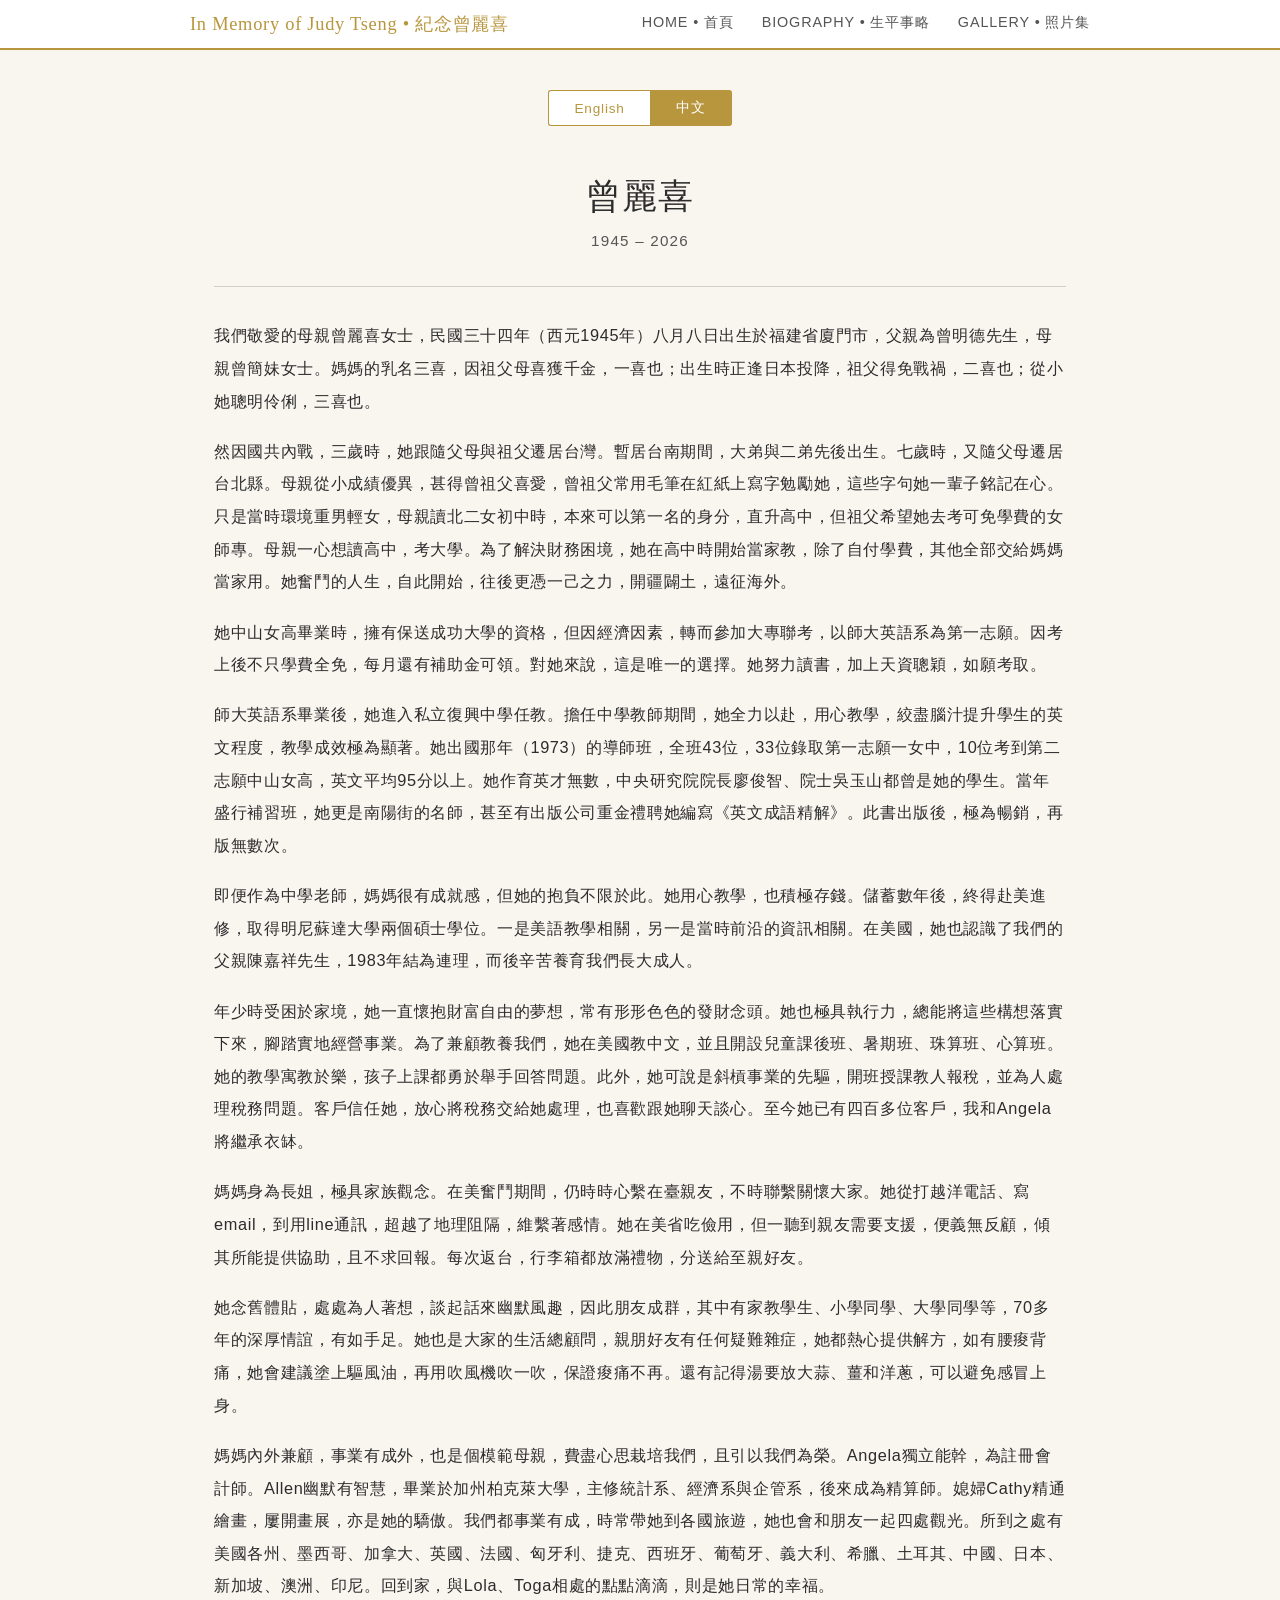
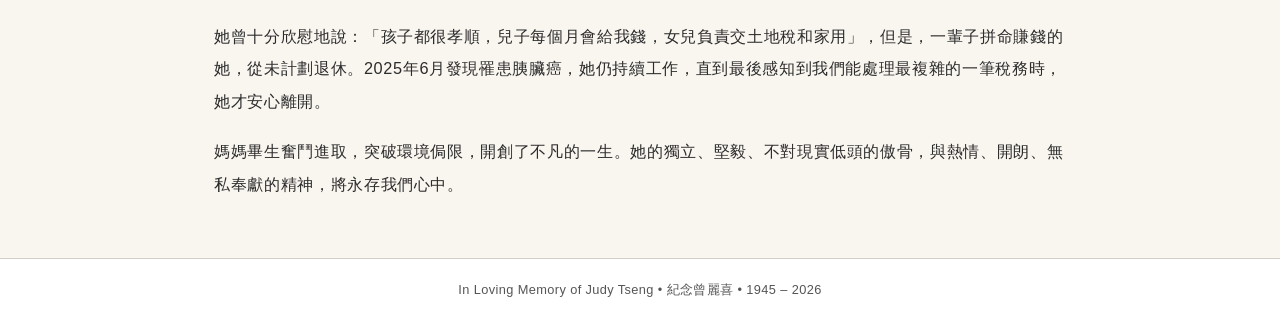
==== biography.html @ b9ad55a7 "biography + qr code" ====
<!DOCTYPE html>
<html lang="en">
<head>
  <meta charset="UTF-8" />
  <meta name="viewport" content="width=device-width, initial-scale=1.0" />
  <title>Biography &mdash; In Memory of Judy Tseng</title>
  <link rel="stylesheet" href="styles.css" />
</head>
<body onload="showLang('zh')">

  <header>
    <div class="header-inner">
      <a class="site-title" href="index.html">In Memory of Judy Tseng &#8226; 紀念曾麗喜</a>
      <nav>
        <a href="index.html">Home &#8226; 首頁</a>
        <a href="biography.html">Biography &#8226; 生平事略</a>
        <a href="gallery.html">Gallery &#8226; 照片集</a>
      </nav>
    </div>
  </header>

  <main>

    <!-- Language Toggle -->
    <div class="lang-toggle" role="group" aria-label="Select language">
      <button id="btn-en" onclick="showLang('en')">English</button>
      <button id="btn-zh" onclick="showLang('zh')">中文</button>
    </div>

    <div class="obit-header">
      <h1 id="obit-title-en" class="visible">Judy Tseng</h1>
      <h1 id="obit-title-zh">曾麗喜</h1>
      <p class="dates">1945 &ndash; 2026</p>
    </div>

      <article id="obit-en" class="obit-content visible" lang="en">
  <p>
    Coming Soon!
  </p>
</article>  

      <article id="obit-zh" class="obit-content" lang="zh">
  <p>
    我們敬愛的母親曾麗喜女士，民國三十四年（西元1945年）八月八日出生於福建省廈門市，父親為曾明德先生，母親曾簡妹女士。媽媽的乳名三喜，因祖父母喜獲千金，一喜也；出生時正逢日本投降，祖父得免戰禍，二喜也；從小她聰明伶俐，三喜也。
  </p>

  <p>
    然因國共內戰，三歲時，她跟隨父母與祖父遷居台灣。暫居台南期間，大弟與二弟先後出生。七歲時，又隨父母遷居台北縣。母親從小成績優異，甚得曾祖父喜愛，曾祖父常用毛筆在紅紙上寫字勉勵她，這些字句她一輩子銘記在心。只是當時環境重男輕女，母親讀北二女初中時，本來可以第一名的身分，直升高中，但祖父希望她去考可免學費的女師專。母親一心想讀高中，考大學。為了解決財務困境，她在高中時開始當家教，除了自付學費，其他全部交給媽媽當家用。她奮鬥的人生，自此開始，往後更憑一己之力，開疆闢土，遠征海外。
  </p>

  <p>
    她中山女高畢業時，擁有保送成功大學的資格，但因經濟因素，轉而參加大專聯考，以師大英語系為第一志願。因考上後不只學費全免，每月還有補助金可領。對她來說，這是唯一的選擇。她努力讀書，加上天資聰穎，如願考取。
  </p>

  <p>
    師大英語系畢業後，她進入私立復興中學任教。擔任中學教師期間，她全力以赴，用心教學，絞盡腦汁提升學生的英文程度，教學成效極為顯著。她出國那年（1973）的導師班，全班43位，33位錄取第一志願一女中，10位考到第二志願中山女高，英文平均95分以上。她作育英才無數，中央研究院院長廖俊智、院士吳玉山都曾是她的學生。當年盛行補習班，她更是南陽街的名師，甚至有出版公司重金禮聘她編寫《英文成語精解》。此書出版後，極為暢銷，再版無數次。
  </p>

  <p>
    即便作為中學老師，媽媽很有成就感，但她的抱負不限於此。她用心教學，也積極存錢。儲蓄數年後，終得赴美進修，取得明尼蘇達大學兩個碩士學位。一是美語教學相關，另一是當時前沿的資訊相關。在美國，她也認識了我們的父親陳嘉祥先生，1983年結為連理，而後辛苦養育我們長大成人。
  </p>

  <p>
    年少時受困於家境，她一直懷抱財富自由的夢想，常有形形色色的發財念頭。她也極具執行力，總能將這些構想落實下來，腳踏實地經營事業。為了兼顧教養我們，她在美國教中文，並且開設兒童課後班、暑期班、珠算班、心算班。她的教學寓教於樂，孩子上課都勇於舉手回答問題。此外，她可說是斜槓事業的先驅，開班授課教人報稅，並為人處理稅務問題。客戶信任她，放心將稅務交給她處理，也喜歡跟她聊天談心。至今她已有四百多位客戶，我和Angela將繼承衣缽。
  </p>

  <p>
    媽媽身為長姐，極具家族觀念。在美奮鬥期間，仍時時心繫在臺親友，不時聯繫關懷大家。她從打越洋電話、寫email，到用line通訊，超越了地理阻隔，維繫著感情。她在美省吃儉用，但一聽到親友需要支援，便義無反顧，傾其所能提供協助，且不求回報。每次返台，行李箱都放滿禮物，分送給至親好友。
  </p>

  <p>
    她念舊體貼，處處為人著想，談起話來幽默風趣，因此朋友成群，其中有家教學生、小學同學、大學同學等，70多年的深厚情誼，有如手足。她也是大家的生活總顧問，親朋好友有任何疑難雜症，她都熱心提供解方，如有腰痠背痛，她會建議塗上驅風油，再用吹風機吹一吹，保證痠痛不再。還有記得湯要放大蒜、薑和洋蔥，可以避免感冒上身。
  </p>

  <p>
    媽媽內外兼顧，事業有成外，也是個模範母親，費盡心思栽培我們，且引以我們為榮。Angela獨立能幹，為註冊會計師。Allen幽默有智慧，畢業於加州柏克萊大學，主修統計系、經濟系與企管系，後來成為精算師。媳婦Cathy精通繪畫，屢開畫展，亦是她的驕傲。我們都事業有成，時常帶她到各國旅遊，她也會和朋友一起四處觀光。所到之處有美國各州、墨西哥、加拿大、英國、法國、匈牙利、捷克、西班牙、葡萄牙、義大利、希臘、土耳其、中國、日本、新加坡、澳洲、印尼。回到家，與Lola、Toga相處的點點滴滴，則是她日常的幸福。
  </p>

  <p>
    她曾十分欣慰地說：「孩子都很孝順，兒子每個月會給我錢，女兒負責交土地稅和家用」，但是，一輩子拼命賺錢的她，從未計劃退休。2025年6月發現罹患胰臟癌，她仍持續工作，直到最後感知到我們能處理最複雜的一筆稅務時，她才安心離開。
  </p>

  <p>
    媽媽畢生奮鬥進取，突破環境侷限，開創了不凡的一生。她的獨立、堅毅、不對現實低頭的傲骨，與熱情、開朗、無私奉獻的精神，將永存我們心中。
  </p>
</article>

  </main>


  <footer>
    <p>In Loving Memory of Judy Tseng &#8226; 紀念曾麗喜 &#8226; 1945 &ndash; 2026</p>
  </footer>

  <script>
    function showLang(lang) {
      const elements = document.querySelectorAll('[id$="-en"], [id$="-zh"]');
      elements.forEach(el => {
        const isEnglish = el.id.endsWith('-en');
        const shouldShow = (lang === 'en' && isEnglish) || (lang === 'zh' && !isEnglish);
        el.classList.toggle('visible', shouldShow);
      });

      document.getElementById('btn-en').classList.toggle('active', lang === 'en');
      document.getElementById('btn-zh').classList.toggle('active', lang === 'zh');
      document.documentElement.lang = lang;
    }

    document.addEventListener('DOMContentLoaded', () => {
    showLang('zh'); // Set default language to Chinese on page load
  });
  </script>

</body>
</html>
---- styles.css ----
/* ===========================
   Memorial Site – Shared Styles
   =========================== */

/* Reset & Base */
*, *::before, *::after {
  box-sizing: border-box;
  margin: 0;
  padding: 0;
}

:root {
  --cream:      #f9f6f0;
  --white:      #ffffff;
  --gold:       #b8963e;
  --gold-light: #d4b06a;
  --charcoal:   #2c2c2c;
  --mid-gray:   #555555;
  --light-gray: #e8e3da;
  --border:     #d4cfc6;

  --font-serif: 'Georgia', 'Times New Roman', serif;
  --font-sans:  'Helvetica Neue', Arial, sans-serif;
}

html {
  scroll-behavior: smooth;
}

body {
  background-color: var(--cream);
  color: var(--charcoal);
  font-family: var(--font-serif);
  line-height: 1.75;
  min-height: 100vh;
  display: flex;
  flex-direction: column;
}

/* ===========================
   Header & Navigation
   =========================== */

header {
  background-color: var(--white);
  border-bottom: 2px solid var(--gold);
  padding: 0.5rem 1.5rem;
  position: sticky;
  top: 0;
  z-index: 100;
}

.header-inner {
  max-width: 900px;
  margin: 0 auto;
  display: flex;
  align-items: center;
  justify-content: space-between;
  flex-wrap: wrap;
  gap: 0.5rem;
}

.site-title {
  font-size: 1.15rem;
  font-weight: normal;
  color: var(--gold);
  letter-spacing: 0.04em;
  text-decoration: none;
  white-space: nowrap;
}

nav {
  display: flex;
  gap: 1.75rem;
  flex-wrap: wrap;
}

nav a {
  font-family: var(--font-sans);
  font-size: 0.9rem;
  color: var(--mid-gray);
  text-decoration: none;
  letter-spacing: 0.06em;
  text-transform: uppercase;
  transition: color 0.2s;
  padding-bottom: 2px;
  border-bottom: 2px solid transparent;
}

nav a:hover,
nav a.active {
  color: var(--gold);
  border-bottom-color: var(--gold);
}

/* ===========================
   Main Content Wrapper
   =========================== */

main {
  flex: 1;
  max-width: 900px;
  width: 100%;
  margin: 0 auto;
  padding: 2.5rem 1.5rem;
}

/* ===========================
   Footer
   =========================== */

footer {
  background-color: var(--white);
  border-top: 1px solid var(--border);
  text-align: center;
  padding: 1.25rem 1.5rem;
  font-family: var(--font-sans);
  font-size: 0.8rem;
  color: var(--mid-gray);
  letter-spacing: 0.03em;
}

/* ===========================
   Hero Section (index.html)
   =========================== */

.hero {
  text-align: center;
  padding: 3.5rem 1rem 2.5rem;
  border-bottom: 1px solid var(--border);
  margin-bottom: 2.5rem;
}

.hero-ornament {
  font-size: 1.6rem;
  color: var(--gold-light);
  letter-spacing: 0.5rem;
  display: block;
  margin-bottom: 1.25rem;
}

.hero h1 {
  font-size: 2.8rem;
  font-weight: normal;
  letter-spacing: 0.04em;
  color: var(--charcoal);
  line-height: 1.2;
  margin-bottom: 0.4rem;
}

.hero .dates {
  font-family: var(--font-sans);
  font-size: 1rem;
  color: var(--mid-gray);
  letter-spacing: 0.1em;
  margin-bottom: 1.5rem;
}

.hero .tagline {
  font-style: italic;
  font-size: 1.15rem;
  color: var(--mid-gray);
  max-width: 550px;
  margin: 0 auto;
}

/* ===========================
   Info Cards (index.html)
   =========================== */

.info-grid {
  display: grid;
  grid-template-columns: repeat(auto-fit, minmax(240px, 1fr));
  gap: 1.5rem;
  margin-bottom: 2.5rem;
}

.card {
  background: var(--white);
  border: 1px solid var(--border);
  border-top: 3px solid var(--gold);
  border-radius: 4px;
  padding: 1.5rem;
}

.card h2 {
  font-size: 0.8rem;
  font-family: var(--font-sans);
  text-transform: uppercase;
  letter-spacing: 0.12em;
  color: var(--gold);
  margin-bottom: 0.75rem;
}

.card p,
.card address {
  font-style: normal;
  font-size: 1rem;
  color: var(--charcoal);
  line-height: 1.7;
}

.card .note {
  font-family: var(--font-sans);
  font-size: 0.85rem;
  color: var(--mid-gray);
  margin-top: 0.5rem;
}

/* ===========================
   Message Section (index.html)
   =========================== */

.message {
  background: var(--white);
  border: 1px solid var(--border);
  border-radius: 4px;
  padding: 2rem 2.5rem;
  font-size: 1.05rem;
  line-height: 1.85;
  color: var(--mid-gray);
  font-style: italic;
  text-align: center;
  margin-bottom: 2rem;
}

.message cite {
  display: block;
  margin-top: 1rem;
  font-style: normal;
  font-family: var(--font-sans);
  font-size: 0.85rem;
  letter-spacing: 0.06em;
  color: var(--gold);
}

/* ===========================
   Page Nav Links (shared)
   =========================== */

.page-links {
  display: flex;
  gap: 1rem;
  justify-content: center;
  flex-wrap: wrap;
  margin-top: 2rem;
}

.btn {
  display: inline-block;
  padding: 0.65rem 1.5rem;
  border: 1.5px solid var(--gold);
  border-radius: 3px;
  color: var(--gold);
  font-family: var(--font-sans);
  font-size: 0.85rem;
  letter-spacing: 0.1em;
  text-transform: uppercase;
  text-decoration: none;
  transition: background-color 0.2s, color 0.2s;
}

.btn:hover {
  background-color: var(--gold);
  color: var(--white);
}

/* ===========================
   Biography Page
   =========================== */

.obit-header {
  text-align: center;
  padding-bottom: 2rem;
  margin-bottom: 2rem;
  border-bottom: 1px solid var(--border);
}

.obit-header h1 {
  font-size: 2.2rem;
  font-weight: normal;
  letter-spacing: 0.03em;
  margin-bottom: 0.3rem;
}

.obit-header .dates {
  font-family: var(--font-sans);
  font-size: 0.95rem;
  color: var(--mid-gray);
  letter-spacing: 0.08em;
}

/* Language Toggle */
.lang-toggle {
  display: flex;
  justify-content: center;
  gap: 0;
  margin-bottom: 2.5rem;
}

.lang-toggle button {
  padding: 0.5rem 1.6rem;
  border: 1.5px solid var(--gold);
  background: none;
  color: var(--gold);
  font-family: var(--font-sans);
  font-size: 0.85rem;
  letter-spacing: 0.06em;
  cursor: pointer;
  transition: background-color 0.2s, color 0.2s;
}

.lang-toggle button:first-child {
  border-right: none;
  border-radius: 3px 0 0 3px;
}

.lang-toggle button:last-child {
  border-left: none;
  border-radius: 0 3px 3px 0;
}

.lang-toggle button#btn-en {
  background-color: var(--white);
  color: var(--gold);
  border-color: var(--gold);
}

.lang-toggle button#btn-zh {
  background-color: var(--gold);
  color: var(--white);
  border-color: var(--gold);
}

.lang-toggle button:hover {
  opacity: 0.85;
}

.obit-content {
  display: none;
}

.obit-content.visible {
  display: block;
}

.obit-content h2 {
  font-size: 1.25rem;
  font-weight: normal;
  color: var(--gold);
  margin: 2rem 0 0.75rem;
  padding-bottom: 0.3rem;
  border-bottom: 1px solid var(--light-gray);
}

.obit-content p {
  margin-bottom: 1.1rem;
  font-size: 1.02rem;
  line-height: 1.85;
}

.obit-content .survivors {
  background: var(--white);
  border: 1px solid var(--border);
  border-left: 3px solid var(--gold);
  border-radius: 2px;
  padding: 1.25rem 1.5rem;
  margin: 1.5rem 0;
}

.obit-content .survivors ul {
  list-style: none;
  padding: 0;
  margin: 0;
}

.obit-content .survivors ul li {
  padding: 0.3rem 0;
  font-size: 1rem;
}

.obit-content .survivors ul li::before {
  content: "✦ ";
  color: var(--gold-light);
  font-size: 0.7rem;
}

/* Chinese text specific */
.obit-content[lang="zh"] p,
.obit-content[lang="zh"] li {
  font-family: "PingFang SC", "Microsoft YaHei", "STHeiti", sans-serif;
  line-height: 2;
  letter-spacing: 0.04em;
}

/* ===========================
   Gallery Page
   =========================== */

.gallery-header {
  text-align: center;
  padding-bottom: 2rem;
  margin-bottom: 2rem;
  border-bottom: 1px solid var(--border);
}

.gallery-header h1 {
  font-size: 2.2rem;
  font-weight: normal;
  letter-spacing: 0.03em;
  margin-bottom: 0.5rem;
}

.gallery-header p {
  color: var(--mid-gray);
  font-size: 1rem;
}

/* Link-card that opens the Google Photos album */
.gallery-card {
  display: flex;
  flex-direction: column;
  align-items: center;
  justify-content: center;
  gap: 1rem;
  width: 100%;
  min-height: 320px;
  background: var(--white);
  border: 1.5px solid var(--border);
  border-top: 3px solid var(--gold);
  border-radius: 6px;
  text-decoration: none;
  color: var(--charcoal);
  padding: 3rem 2rem;
  transition: box-shadow 0.2s, border-color 0.2s, background-color 0.2s;
  cursor: pointer;
  margin-bottom: 1rem;
}

.gallery-card:hover {
  background-color: #fdf8ef;
  border-color: var(--gold);
  box-shadow: 0 4px 20px rgba(184, 150, 62, 0.15);
}

.gallery-card-icon {
  color: var(--gold-light);
  transition: color 0.2s;
}

.gallery-card:hover .gallery-card-icon {
  color: var(--gold);
}

.gallery-card-label {
  font-size: 1.25rem;
  font-family: var(--font-serif);
  color: var(--charcoal);
  text-align: center;
}

.gallery-card-sub {
  font-family: var(--font-sans);
  font-size: 0.85rem;
  letter-spacing: 0.06em;
  color: var(--gold);
  text-transform: uppercase;
}

/* ===========================
   Divider
   =========================== */

.divider {
  text-align: center;
  color: var(--gold-light);
  letter-spacing: 0.6rem;
  font-size: 0.9rem;
  margin: 2rem 0;
  user-select: none;
}

/* ===========================
   Responsive
   =========================== */

@media (max-width: 600px) {
  .hero h1 { font-size: 2rem; }
  .obit-header h1 { font-size: 1.75rem; }
  .gallery-header h1 { font-size: 1.75rem; }
  main { padding: 1.5rem 1rem; }
  .message { padding: 1.25rem 1.25rem; }
  .gallery-card { min-height: 240px; padding: 2rem 1rem; }
}

[id$="-en"], [id$="-zh"] {
  display: none;
}

.lang-toggle button {
  display: inline-block;
}

.visible {
  display: inline;
}
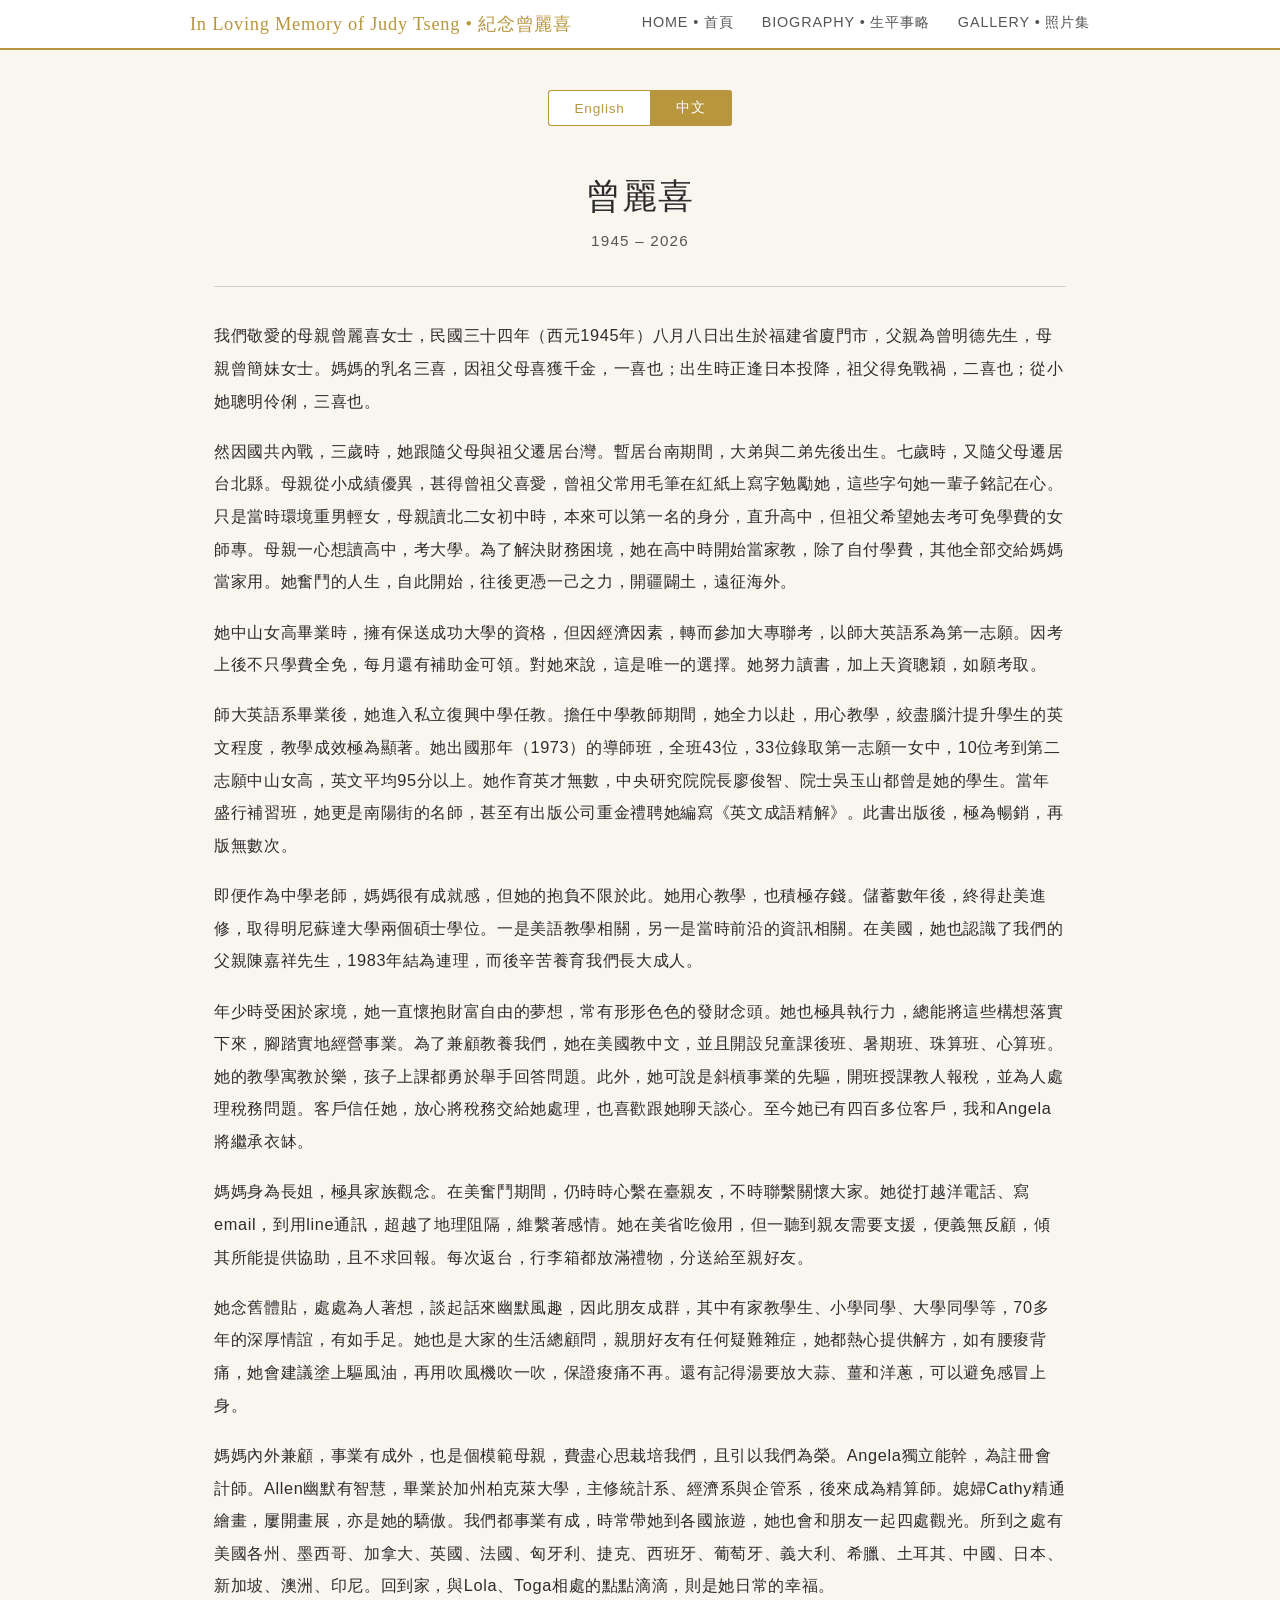
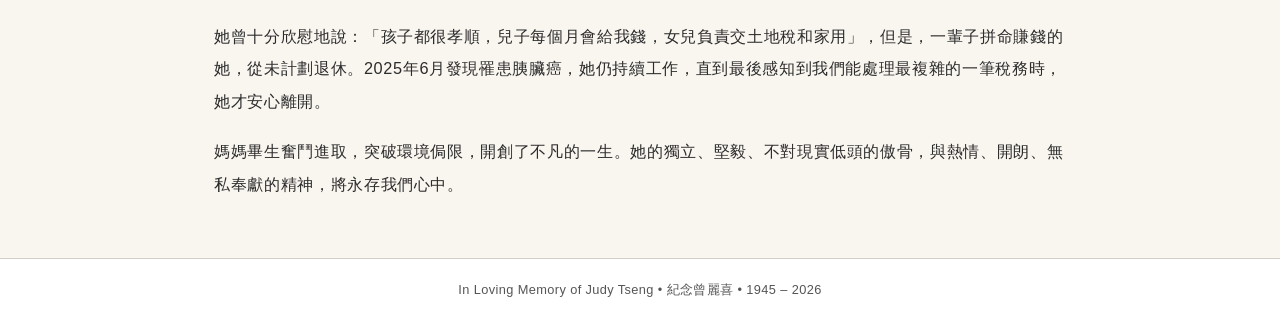
==== commit 8044389b: "loving memory" ====
--- a/biography.html
+++ b/biography.html
@@ -3,14 +3,14 @@
 <head>
   <meta charset="UTF-8" />
   <meta name="viewport" content="width=device-width, initial-scale=1.0" />
-  <title>Biography &mdash; In Memory of Judy Tseng</title>
+  <title>Biography &mdash; In Loving Memory of Judy Tseng</title>
   <link rel="stylesheet" href="styles.css" />
 </head>
 <body onload="showLang('zh')">
 
   <header>
     <div class="header-inner">
-      <a class="site-title" href="index.html">In Memory of Judy Tseng &#8226; 紀念曾麗喜</a>
+      <a class="site-title" href="index.html">In Loving Memory of Judy Tseng &#8226; 紀念曾麗喜</a>
       <nav>
         <a href="index.html">Home &#8226; 首頁</a>
         <a href="biography.html">Biography &#8226; 生平事略</a>
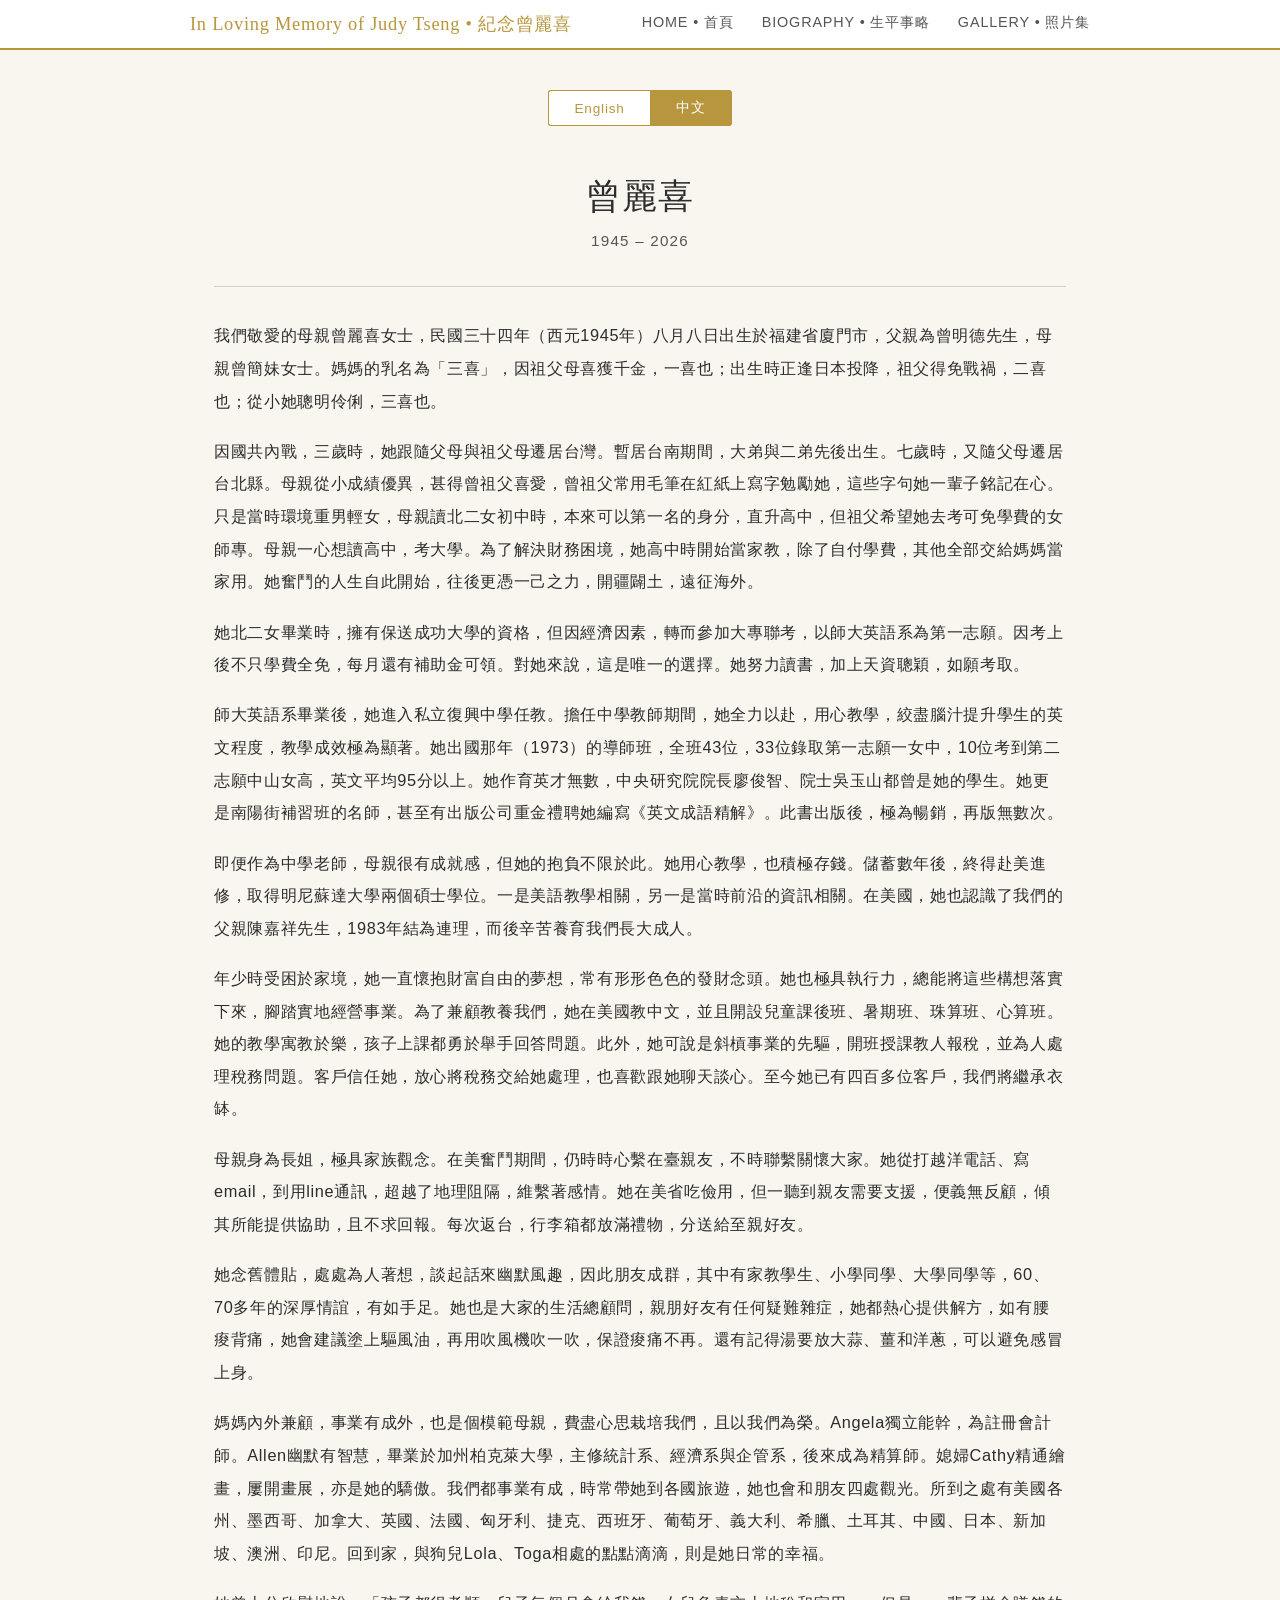
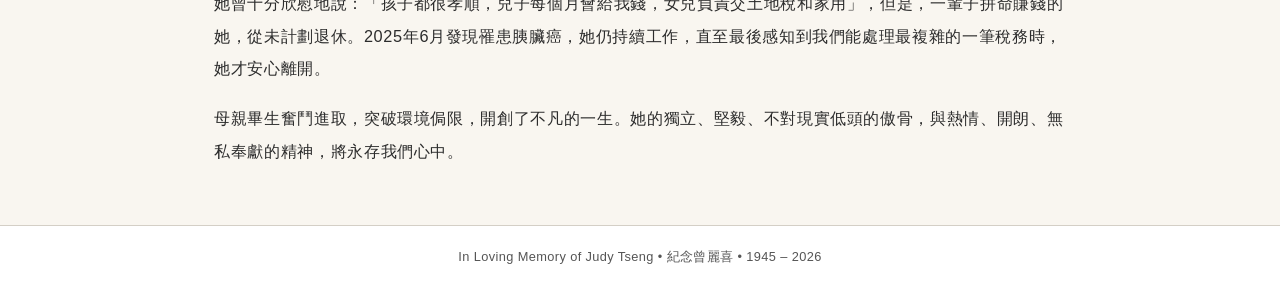
==== commit 3fe74089: "edits to biography" ====
--- a/biography.html
+++ b/biography.html
@@ -41,47 +41,47 @@
 
       <article id="obit-zh" class="obit-content" lang="zh">
   <p>
-    我們敬愛的母親曾麗喜女士，民國三十四年（西元1945年）八月八日出生於福建省廈門市，父親為曾明德先生，母親曾簡妹女士。媽媽的乳名三喜，因祖父母喜獲千金，一喜也；出生時正逢日本投降，祖父得免戰禍，二喜也；從小她聰明伶俐，三喜也。
+    我們敬愛的母親曾麗喜女士，民國三十四年（西元1945年）八月八日出生於福建省廈門市，父親為曾明德先生，母親曾簡妹女士。媽媽的乳名為「三喜」，因祖父母喜獲千金，一喜也；出生時正逢日本投降，祖父得免戰禍，二喜也；從小她聰明伶俐，三喜也。
   </p>
 
   <p>
-    然因國共內戰，三歲時，她跟隨父母與祖父遷居台灣。暫居台南期間，大弟與二弟先後出生。七歲時，又隨父母遷居台北縣。母親從小成績優異，甚得曾祖父喜愛，曾祖父常用毛筆在紅紙上寫字勉勵她，這些字句她一輩子銘記在心。只是當時環境重男輕女，母親讀北二女初中時，本來可以第一名的身分，直升高中，但祖父希望她去考可免學費的女師專。母親一心想讀高中，考大學。為了解決財務困境，她在高中時開始當家教，除了自付學費，其他全部交給媽媽當家用。她奮鬥的人生，自此開始，往後更憑一己之力，開疆闢土，遠征海外。
+    因國共內戰，三歲時，她跟隨父母與祖父母遷居台灣。暫居台南期間，大弟與二弟先後出生。七歲時，又隨父母遷居台北縣。母親從小成績優異，甚得曾祖父喜愛，曾祖父常用毛筆在紅紙上寫字勉勵她，這些字句她一輩子銘記在心。只是當時環境重男輕女，母親讀北二女初中時，本來可以第一名的身分，直升高中，但祖父希望她去考可免學費的女師專。母親一心想讀高中，考大學。為了解決財務困境，她高中時開始當家教，除了自付學費，其他全部交給媽媽當家用。她奮鬥的人生自此開始，往後更憑一己之力，開疆闢土，遠征海外。
   </p>
 
   <p>
-    她中山女高畢業時，擁有保送成功大學的資格，但因經濟因素，轉而參加大專聯考，以師大英語系為第一志願。因考上後不只學費全免，每月還有補助金可領。對她來說，這是唯一的選擇。她努力讀書，加上天資聰穎，如願考取。
+    她北二女畢業時，擁有保送成功大學的資格，但因經濟因素，轉而參加大專聯考，以師大英語系為第一志願。因考上後不只學費全免，每月還有補助金可領。對她來說，這是唯一的選擇。她努力讀書，加上天資聰穎，如願考取。
   </p>
 
   <p>
-    師大英語系畢業後，她進入私立復興中學任教。擔任中學教師期間，她全力以赴，用心教學，絞盡腦汁提升學生的英文程度，教學成效極為顯著。她出國那年（1973）的導師班，全班43位，33位錄取第一志願一女中，10位考到第二志願中山女高，英文平均95分以上。她作育英才無數，中央研究院院長廖俊智、院士吳玉山都曾是她的學生。當年盛行補習班，她更是南陽街的名師，甚至有出版公司重金禮聘她編寫《英文成語精解》。此書出版後，極為暢銷，再版無數次。
+    師大英語系畢業後，她進入私立復興中學任教。擔任中學教師期間，她全力以赴，用心教學，絞盡腦汁提升學生的英文程度，教學成效極為顯著。她出國那年（1973）的導師班，全班43位，33位錄取第一志願一女中，10位考到第二志願中山女高，英文平均95分以上。她作育英才無數，中央研究院院長廖俊智、院士吳玉山都曾是她的學生。她更是南陽街補習班的名師，甚至有出版公司重金禮聘她編寫《英文成語精解》。此書出版後，極為暢銷，再版無數次。
   </p>
 
   <p>
-    即便作為中學老師，媽媽很有成就感，但她的抱負不限於此。她用心教學，也積極存錢。儲蓄數年後，終得赴美進修，取得明尼蘇達大學兩個碩士學位。一是美語教學相關，另一是當時前沿的資訊相關。在美國，她也認識了我們的父親陳嘉祥先生，1983年結為連理，而後辛苦養育我們長大成人。
+    即便作為中學老師，母親很有成就感，但她的抱負不限於此。她用心教學，也積極存錢。儲蓄數年後，終得赴美進修，取得明尼蘇達大學兩個碩士學位。一是美語教學相關，另一是當時前沿的資訊相關。在美國，她也認識了我們的父親陳嘉祥先生，1983年結為連理，而後辛苦養育我們長大成人。
   </p>
 
   <p>
-    年少時受困於家境，她一直懷抱財富自由的夢想，常有形形色色的發財念頭。她也極具執行力，總能將這些構想落實下來，腳踏實地經營事業。為了兼顧教養我們，她在美國教中文，並且開設兒童課後班、暑期班、珠算班、心算班。她的教學寓教於樂，孩子上課都勇於舉手回答問題。此外，她可說是斜槓事業的先驅，開班授課教人報稅，並為人處理稅務問題。客戶信任她，放心將稅務交給她處理，也喜歡跟她聊天談心。至今她已有四百多位客戶，我和Angela將繼承衣缽。
+    年少時受困於家境，她一直懷抱財富自由的夢想，常有形形色色的發財念頭。她也極具執行力，總能將這些構想落實下來，腳踏實地經營事業。為了兼顧教養我們，她在美國教中文，並且開設兒童課後班、暑期班、珠算班、心算班。她的教學寓教於樂，孩子上課都勇於舉手回答問題。此外，她可說是斜槓事業的先驅，開班授課教人報稅，並為人處理稅務問題。客戶信任她，放心將稅務交給她處理，也喜歡跟她聊天談心。至今她已有四百多位客戶，我們將繼承衣缽。
   </p>
 
   <p>
-    媽媽身為長姐，極具家族觀念。在美奮鬥期間，仍時時心繫在臺親友，不時聯繫關懷大家。她從打越洋電話、寫email，到用line通訊，超越了地理阻隔，維繫著感情。她在美省吃儉用，但一聽到親友需要支援，便義無反顧，傾其所能提供協助，且不求回報。每次返台，行李箱都放滿禮物，分送給至親好友。
+    母親身為長姐，極具家族觀念。在美奮鬥期間，仍時時心繫在臺親友，不時聯繫關懷大家。她從打越洋電話、寫email，到用line通訊，超越了地理阻隔，維繫著感情。她在美省吃儉用，但一聽到親友需要支援，便義無反顧，傾其所能提供協助，且不求回報。每次返台，行李箱都放滿禮物，分送給至親好友。　
   </p>
 
   <p>
-    她念舊體貼，處處為人著想，談起話來幽默風趣，因此朋友成群，其中有家教學生、小學同學、大學同學等，70多年的深厚情誼，有如手足。她也是大家的生活總顧問，親朋好友有任何疑難雜症，她都熱心提供解方，如有腰痠背痛，她會建議塗上驅風油，再用吹風機吹一吹，保證痠痛不再。還有記得湯要放大蒜、薑和洋蔥，可以避免感冒上身。
+    她念舊體貼，處處為人著想，談起話來幽默風趣，因此朋友成群，其中有家教學生、小學同學、大學同學等，60、70多年的深厚情誼，有如手足。她也是大家的生活總顧問，親朋好友有任何疑難雜症，她都熱心提供解方，如有腰痠背痛，她會建議塗上驅風油，再用吹風機吹一吹，保證痠痛不再。還有記得湯要放大蒜、薑和洋蔥，可以避免感冒上身。
   </p>
 
   <p>
-    媽媽內外兼顧，事業有成外，也是個模範母親，費盡心思栽培我們，且引以我們為榮。Angela獨立能幹，為註冊會計師。Allen幽默有智慧，畢業於加州柏克萊大學，主修統計系、經濟系與企管系，後來成為精算師。媳婦Cathy精通繪畫，屢開畫展，亦是她的驕傲。我們都事業有成，時常帶她到各國旅遊，她也會和朋友一起四處觀光。所到之處有美國各州、墨西哥、加拿大、英國、法國、匈牙利、捷克、西班牙、葡萄牙、義大利、希臘、土耳其、中國、日本、新加坡、澳洲、印尼。回到家，與Lola、Toga相處的點點滴滴，則是她日常的幸福。
+    媽媽內外兼顧，事業有成外，也是個模範母親，費盡心思栽培我們，且以我們為榮。Angela獨立能幹，為註冊會計師。Allen幽默有智慧，畢業於加州柏克萊大學，主修統計系、經濟系與企管系，後來成為精算師。媳婦Cathy精通繪畫，屢開畫展，亦是她的驕傲。我們都事業有成，時常帶她到各國旅遊，她也會和朋友四處觀光。所到之處有美國各州、墨西哥、加拿大、英國、法國、匈牙利、捷克、西班牙、葡萄牙、義大利、希臘、土耳其、中國、日本、新加坡、澳洲、印尼。回到家，與狗兒Lola、Toga相處的點點滴滴，則是她日常的幸福。
   </p>
 
   <p>
-    她曾十分欣慰地說：「孩子都很孝順，兒子每個月會給我錢，女兒負責交土地稅和家用」，但是，一輩子拼命賺錢的她，從未計劃退休。2025年6月發現罹患胰臟癌，她仍持續工作，直到最後感知到我們能處理最複雜的一筆稅務時，她才安心離開。
+    她曾十分欣慰地說：「孩子都很孝順，兒子每個月會給我錢，女兒負責交土地稅和家用」，但是，一輩子拼命賺錢的她，從未計劃退休。2025年6月發現罹患胰臟癌，她仍持續工作，直至最後感知到我們能處理最複雜的一筆稅務時，她才安心離開。
   </p>
 
   <p>
-    媽媽畢生奮鬥進取，突破環境侷限，開創了不凡的一生。她的獨立、堅毅、不對現實低頭的傲骨，與熱情、開朗、無私奉獻的精神，將永存我們心中。
+    母親畢生奮鬥進取，突破環境侷限，開創了不凡的一生。她的獨立、堅毅、不對現實低頭的傲骨，與熱情、開朗、無私奉獻的精神，將永存我們心中。
   </p>
 </article>
 
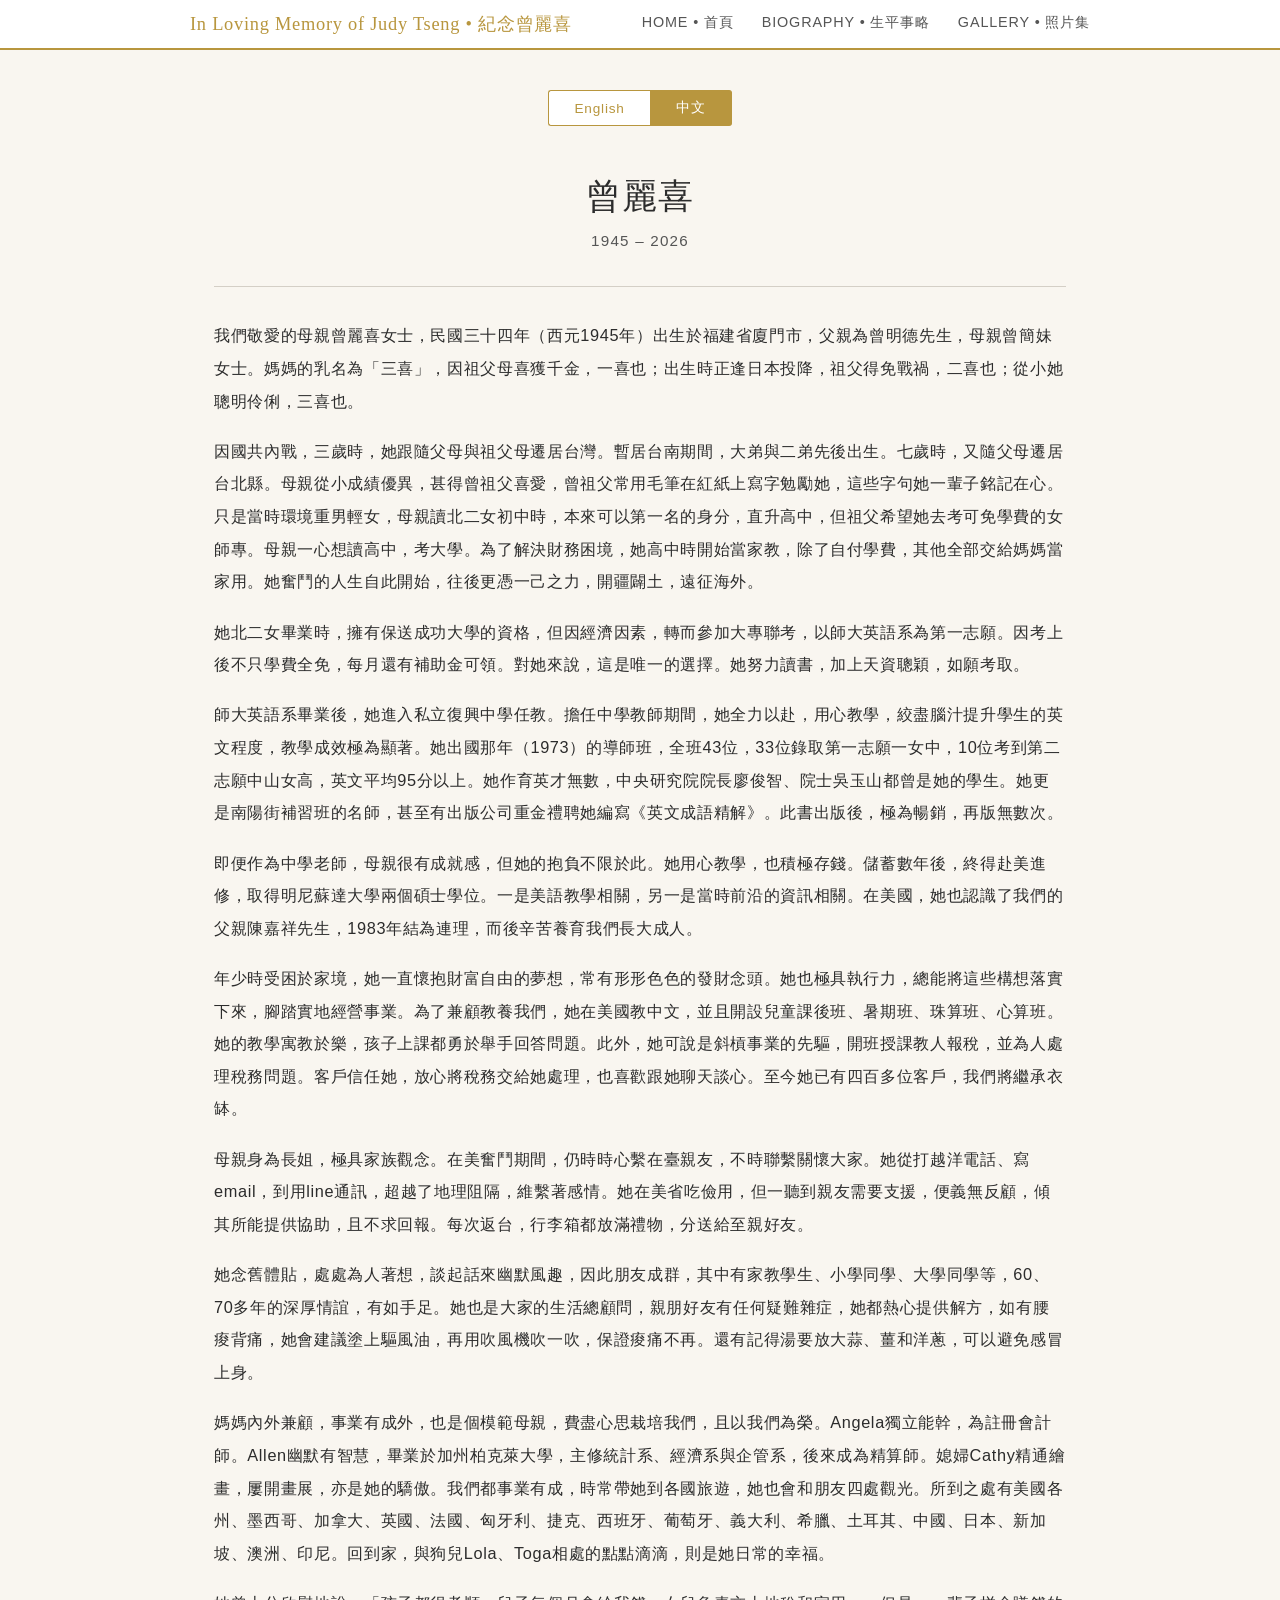
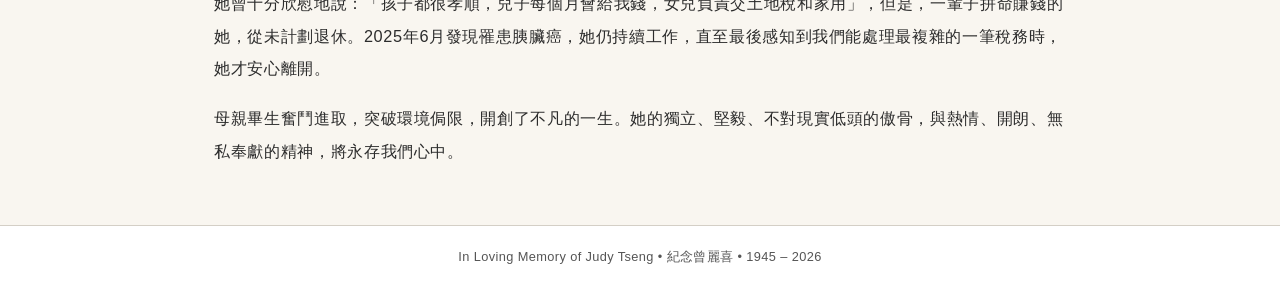
==== commit 6fe3c198: "updated biography" ====
--- a/biography.html
+++ b/biography.html
@@ -35,13 +35,53 @@
 
       <article id="obit-en" class="obit-content visible" lang="en">
   <p>
-    Coming Soon!
+    Our beloved mother, Judy Tseng, was born in 1945, in Xiamen City, Fujian Province. Her father was Mr. Zeng Mingde, and her mother was Ms. Zeng Jianmei. Her nickname was "Sanxi" (Three Joys), signifying three reasons: her grandparents were overjoyed to have a daughter; her birth coincided with Japan's surrender, sparing her grandfather from the war; and she was intelligent and quick-witted from a young age.
+  </p>
+
+  <p>
+    Due to the Chinese Civil War, at the age of three, she moved to Taiwan with her parents and grandparents. During their temporary residence in Tainan, her two younger brothers were born. At the age of seven, she moved with her parents to Taipei County. Our mother excelled academically from a young age and was greatly favored by her grandfather. He often wrote words of encouragement on red paper with a brush, words she remembered throughout her life. However, the prevailing societal norms favored boys. When our mother attended Taipei Second Girls' High School, she could have gone directly to high school as the top student, but her father wanted her to attend a girls' teacher training college with tuition waivers. Our mother was determined to attend high school and then university. To overcome her financial difficulties, she started tutoring in high school, paying for her own tuition and giving all the rest to her mother for household expenses. Her life of struggle began from then on, and she went on to expand her business and venture overseas on her own.
+  </p>
+
+  <p>
+    Upon graduating from Taipei Second Girls' High School, she was eligible for direct admission to National Cheng Kung University, but due to financial reasons, she opted to take the Joint College Entrance Examination, listing the English Department of National Taiwan Normal University as her first choice. Admission would not only waive tuition but also provide a monthly stipend. For her, this was the only option. She studied diligently, and thanks to her intelligence, she was admitted.
+  </p>
+
+  <p>
+    After graduating from the English Department of National Taiwan Normal University, she began teaching at the private Fuxing High School. During her time as a high school teacher, she devoted herself wholeheartedly to teaching, racking her brains to improve students' English proficiency, achieving remarkable results. In her mentorship class in 1973, out of 43 students, 33 were admitted to Taipei First Girls' High School as their first choice, and 10 were admitted to Zhongshan Girls' High School as their second choice, with an average English score above 95. She nurtured countless talents; Liao Chun-chih, the president of the Academia Sinica, and Academician Wu Yu-shan were among her students. She was also a renowned tutor at the Nanyang Street cram school, and a publishing company even commissioned her to write "A Comprehensive Explanation of English Idioms." This book became a bestseller and was reprinted numerous times.
+  </p>
+
+  <p>
+    Even though our mother was very accomplished as a high school teacher, her ambitions didn't stop there. She dedicated herself to teaching and actively saved money. After years of saving, she finally went to the United States for further studies, earning two master's degrees from the University of Minnesota. One was related to American English teaching, and the other to cutting-edge information technology at the time. In the United States, she also met our father, Edward Chen, and they married in 1983. She then worked hard to raise us.
+  </p>
+
+  <p>
+    Due to her family's financial difficulties in her youth, she always harbored a dream of financial freedom and often had various ideas for making money. She was also extremely decisive, always able to put these ideas into practice and build her business step by step. To balance raising us, she taught Chinese in the United States and also ran after-school programs, summer programs, abacus classes, and mental arithmetic classes for children. Her teaching was fun and engaging, and the children were always eager to raise their hands to answer questions in class. Furthermore, she can be considered a pioneer in slash careers, teaching tax preparation and handling tax issues for others. Clients trusted her, confidently entrusted their tax matters to her, and enjoyed chatting and talking with her. She now has over four hundred clients, and we will follow in her footsteps.
+  </p>
+
+  <p>
+    As the eldest daughter, our mother had a strong sense of family. Even while working hard in the US, she always kept her relatives and friends in Taiwan in her heart, frequently contacting and caring for them. She maintained these relationships through long-distance calls, emails, and Line communication, transcending geographical barriers. She lived frugally in the US, but whenever relatives or friends needed support, she would selflessly offer assistance to the best of her ability, asking for nothing in return. Every time she returned to Taiwan, her suitcase was filled with gifts to distribute to her closest relatives and friends.
+  </p>
+
+  <p>
+    She was sentimental, considerate, and always thinking of others. She was humorous and witty, which earned her a large circle of friends, including her tutors, elementary school classmates, and university classmates—friendships spanning over 60 or 70 years, like siblings. She was also everyone's life consultant; she readily offered solutions to any ailments or problems her relatives and friends might have. For example, if someone had back pain, she would suggest applying medicated oil and then using a hairdryer to soothe it, guaranteeing relief. She also reminded them to add garlic, ginger, and onions to their soups to prevent colds.
+  </p>
+
+  <p>
+    Our mother is a model mother who balances her career and family life, raising us with great care and pride. Angela is independent and capable, a certified public accountant. Allen is humorous and intelligent, a graduate of UC Berkeley with majors in statistics, economics, and business administration, and later became an actuary. Her daughter-in-law, Cathy, is a talented painter who has held numerous exhibitions, a source of pride for her. We are all successful in our careers, and we often took her on trips to various countries. She also traveled extensively with her friends. Her travels took her to many states in the US and countries around the world -- Mexico, Canada, the UK, France, Hungary, Czech Republic, Spain, Portugal, Italy, Greece, Turkey, China, Japan, Singapore, Australia, and Indonesia. Back home, the little moments spent with her grand-dogs, Lola and Toga, added to her daily happiness.
+  </p>
+
+  <p>
+    She once said with great satisfaction, "My children are very filial. My son gives me money every month, and my daughter pays the property tax and household expenses." However, having worked tirelessly her whole life, she never planned to retire. In June 2025, she was diagnosed with pancreatic cancer. Despite this, she continued working until she felt we could handle the most complex tax cases, at which point she peacefully passed away with us by her side.
+  </p>
+
+  <p>
+    Our mother dedicated her life to striving and overcoming limitations, creating an extraordinary life. Her independence, perseverance, unyielding spirit, and her passionate, cheerful, and selfless dedication will forever remain in our hearts.
   </p>
 </article>  
 
       <article id="obit-zh" class="obit-content" lang="zh">
   <p>
-    我們敬愛的母親曾麗喜女士，民國三十四年（西元1945年）八月八日出生於福建省廈門市，父親為曾明德先生，母親曾簡妹女士。媽媽的乳名為「三喜」，因祖父母喜獲千金，一喜也；出生時正逢日本投降，祖父得免戰禍，二喜也；從小她聰明伶俐，三喜也。
+    我們敬愛的母親曾麗喜女士，民國三十四年（西元1945年）出生於福建省廈門市，父親為曾明德先生，母親曾簡妹女士。媽媽的乳名為「三喜」，因祖父母喜獲千金，一喜也；出生時正逢日本投降，祖父得免戰禍，二喜也；從小她聰明伶俐，三喜也。
   </p>
 
   <p>
--- a/styles.css
+++ b/styles.css
@@ -416,55 +416,156 @@
   font-size: 1rem;
 }
 
-/* Link-card that opens the Google Photos album */
-.gallery-card {
+/* Photo Grid */
+.photo-grid {
+  display: grid;
+  grid-template-columns: repeat(auto-fill, minmax(240px, 1fr));
+  gap: 1rem;
+  margin-bottom: 2rem;
+}
+
+.photo-item {
+  position: relative;
+  overflow: hidden;
+  border-radius: 4px;
+  cursor: pointer;
+  aspect-ratio: 1 / 1;
+  background: var(--light-gray);
+  border: 1px solid var(--border);
+  transition: transform 0.2s, box-shadow 0.2s;
+}
+
+.photo-item:hover {
+  transform: translateY(-2px);
+  box-shadow: 0 4px 12px rgba(184, 150, 62, 0.2);
+}
+
+.photo-item img {
+  width: 100%;
+  height: 100%;
+  object-fit: cover;
+  display: block;
+}
+
+/* Lightbox Modal */
+.lightbox {
+  display: none;
+  position: fixed;
+  top: 0;
+  left: 0;
+  width: 100%;
+  height: 100%;
+  background-color: rgba(0, 0, 0, 0.95);
+  z-index: 1000;
+  opacity: 0;
+  transition: opacity 0.3s;
+}
+
+.lightbox.active {
   display: flex;
   flex-direction: column;
   align-items: center;
   justify-content: center;
-  gap: 1rem;
-  width: 100%;
-  min-height: 320px;
-  background: var(--white);
-  border: 1.5px solid var(--border);
-  border-top: 3px solid var(--gold);
-  border-radius: 6px;
-  text-decoration: none;
-  color: var(--charcoal);
-  padding: 3rem 2rem;
-  transition: box-shadow 0.2s, border-color 0.2s, background-color 0.2s;
+  opacity: 1;
+}
+
+.lightbox-close {
+  position: absolute;
+  top: 1rem;
+  right: 1.5rem;
+  background: none;
+  border: none;
+  color: var(--white);
+  font-size: 3rem;
+  line-height: 1;
   cursor: pointer;
-  margin-bottom: 1rem;
-}
-
-.gallery-card:hover {
-  background-color: #fdf8ef;
-  border-color: var(--gold);
-  box-shadow: 0 4px 20px rgba(184, 150, 62, 0.15);
-}
-
-.gallery-card-icon {
+  z-index: 1002;
+  transition: color 0.2s;
+  padding: 0.5rem;
+}
+
+.lightbox-close:hover {
   color: var(--gold-light);
-  transition: color 0.2s;
-}
-
-.gallery-card:hover .gallery-card-icon {
-  color: var(--gold);
-}
-
-.gallery-card-label {
-  font-size: 1.25rem;
-  font-family: var(--font-serif);
-  color: var(--charcoal);
-  text-align: center;
-}
-
-.gallery-card-sub {
-  font-family: var(--font-sans);
-  font-size: 0.85rem;
-  letter-spacing: 0.06em;
-  color: var(--gold);
-  text-transform: uppercase;
+}
+
+.lightbox-content {
+  position: relative;
+  display: flex;
+  align-items: center;
+  justify-content: center;
+  max-width: 90vw;
+  max-height: 80vh;
+  flex: 1;
+}
+
+#lightboxImage {
+  max-width: 100%;
+  max-height: 80vh;
+  object-fit: contain;
+  border-radius: 4px;
+  box-shadow: 0 8px 32px rgba(0, 0, 0, 0.5);
+}
+
+.lightbox-nav {
+  position: absolute;
+  background: rgba(255, 255, 255, 0.1);
+  border: 1px solid rgba(255, 255, 255, 0.2);
+  color: var(--white);
+  font-size: 3rem;
+  line-height: 1;
+  padding: 1rem 1.5rem;
+  cursor: pointer;
+  transition: background-color 0.2s, color 0.2s;
+  border-radius: 4px;
+  z-index: 1001;
+}
+
+.lightbox-nav:hover {
+  background: rgba(184, 150, 62, 0.3);
+  color: var(--gold-light);
+}
+
+.lightbox-prev {
+  left: 1rem;
+}
+
+.lightbox-next {
+  right: 1rem;
+}
+
+.lightbox-controls {
+  display: flex;
+  align-items: center;
+  justify-content: center;
+  gap: 2rem;
+  padding: 1.5rem;
+  color: var(--white);
+  font-family: var(--font-sans);
+}
+
+.slideshow-btn {
+  background: rgba(255, 255, 255, 0.1);
+  border: 1px solid rgba(255, 255, 255, 0.3);
+  color: var(--white);
+  font-size: 1.5rem;
+  padding: 0.75rem 1.5rem;
+  cursor: pointer;
+  border-radius: 4px;
+  transition: background-color 0.2s, color 0.2s;
+  display: flex;
+  align-items: center;
+  gap: 0.5rem;
+}
+
+.slideshow-btn:hover {
+  background: rgba(184, 150, 62, 0.3);
+  color: var(--gold-light);
+}
+
+.lightbox-counter {
+  font-size: 1rem;
+  letter-spacing: 0.05em;
+  color: rgba(255, 255, 255, 0.8);
 }
 
 /* ===========================
@@ -490,7 +591,29 @@
   .gallery-header h1 { font-size: 1.75rem; }
   main { padding: 1.5rem 1rem; }
   .message { padding: 1.25rem 1.25rem; }
-  .gallery-card { min-height: 240px; padding: 2rem 1rem; }
+
+  .photo-grid {
+    grid-template-columns: repeat(auto-fill, minmax(140px, 1fr));
+    gap: 0.75rem;
+  }
+
+  .lightbox-nav {
+    font-size: 2rem;
+    padding: 0.5rem 1rem;
+  }
+
+  .lightbox-prev { left: 0.5rem; }
+  .lightbox-next { right: 0.5rem; }
+
+  .lightbox-close {
+    font-size: 2.5rem;
+    right: 1rem;
+  }
+
+  .slideshow-btn {
+    font-size: 1.2rem;
+    padding: 0.5rem 1rem;
+  }
 }
 
 [id$="-en"], [id$="-zh"] {
